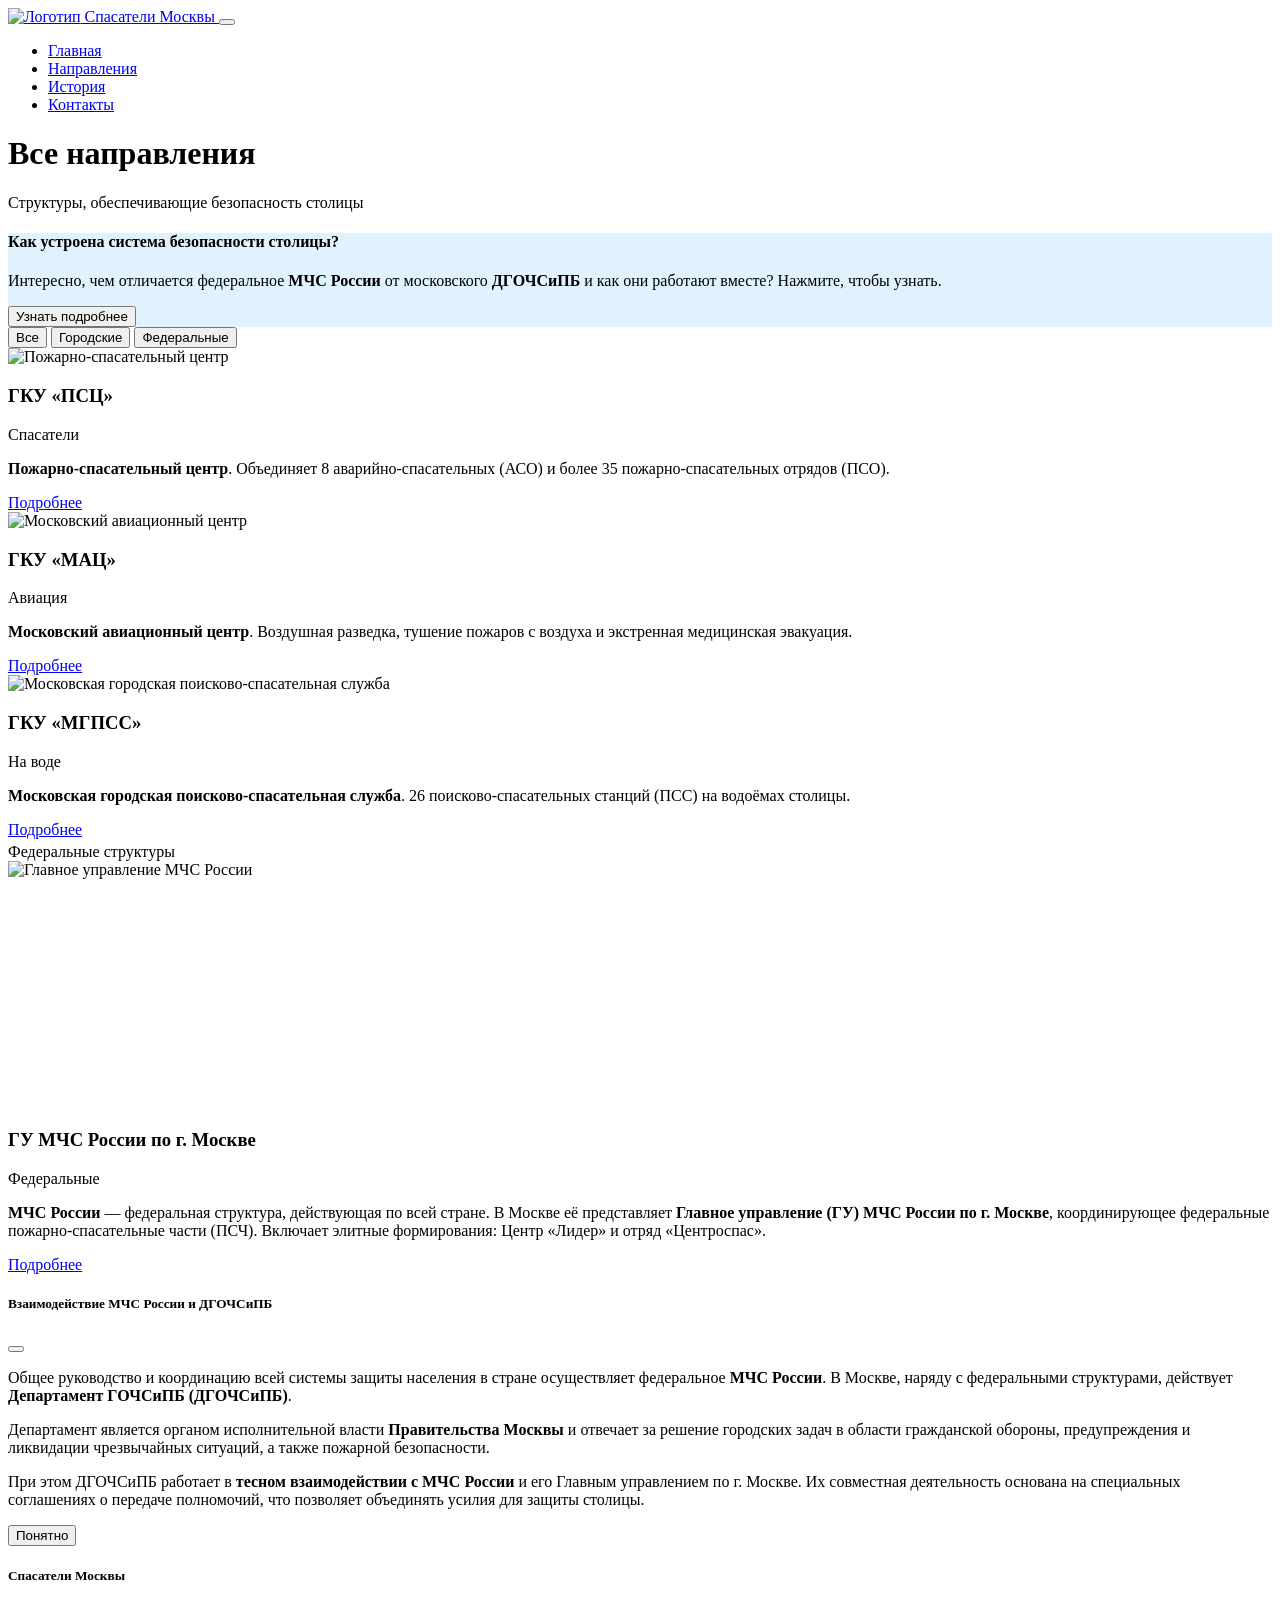
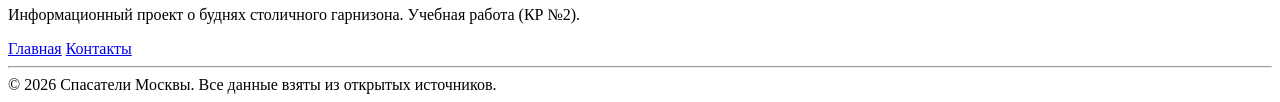
==== catalog.html @ 441942c5 "Add files via upload feat: add main pages and structure" ====
<!DOCTYPE html>
<html lang="ru">
<head>
    <meta charset="UTF-8">
    <meta name="viewport" content="width=device-width, initial-scale=1.0">
    <title>Все направления — Спасатели Москвы</title>
    <link rel="stylesheet" href="vendor/bootstrap/css/bootstrap.min.css">
    <link rel="stylesheet" href="css/custom.css">
</head>
<body class="d-flex flex-column min-vh-100">

    <div class="mchs-top-line"></div>

    <nav class="navbar navbar-expand-lg navbar-dark sticky-top">
        <div class="container">
            <a class="navbar-brand d-flex align-items-center" href="index.html">
                <img src="images/logo.png" alt="Логотип" class="navbar-logo">
                Спасатели Москвы
            </a>
            <button class="navbar-toggler" type="button" data-bs-toggle="collapse" data-bs-target="#mainNavbar">
                <span class="navbar-toggler-icon"></span>
            </button>
            <div class="collapse navbar-collapse" id="mainNavbar">
                <ul class="navbar-nav ms-auto mb-2 mb-lg-0">
                    <li class="nav-item"><a class="nav-link" href="index.html">Главная</a></li>
                    <li class="nav-item"><a class="nav-link active" aria-current="page" href="catalog.html">Направления</a></li>
                    <li class="nav-item"><a class="nav-link" href="history.html">История</a></li>
                    <li class="nav-item"><a class="nav-link" href="contacts.html">Контакты</a></li>
                </ul>
            </div>
        </div>
    </nav>

    <main class="flex-grow-1 py-5">
        <div class="container">
            <div class="text-center mb-5">
                <h1 class="fw-bold" style="color: var(--mchs-blue);">Все направления</h1>
                <p class="text-muted">Структуры, обеспечивающие безопасность столицы</p>
            </div>

            <div class="alert alert-info d-flex flex-column flex-md-row justify-content-between align-items-md-center shadow-sm rounded-4 mb-5 p-4" role="alert" style="border-left: 6px solid var(--mchs-blue); background-color: #e0f2fe;">
                <div class="mb-3 mb-md-0 pe-md-4">
                    <h4 class="alert-heading fw-bold mb-2" style="color: var(--mchs-blue);">Как устроена система безопасности столицы?</h4>
                    <p class="mb-0">Интересно, чем отличается федеральное <strong>МЧС России</strong> от московского <strong>ДГОЧСиПБ</strong> и как они работают вместе? Нажмите, чтобы узнать.</p>
                </div>
                <button type="button" class="btn btn-primary text-nowrap px-4 py-2" data-bs-toggle="modal" data-bs-target="#infoModal">
                    Узнать подробнее
                </button>
            </div>

            <!-- Фильтры -->
            <div class="d-flex justify-content-center gap-2 mb-4 flex-wrap">
                <button class="btn btn-outline-primary active" onclick="filterCards('all', this)">Все</button>
                <button class="btn btn-outline-primary" onclick="filterCards('city', this)">Городские</button>
                <button class="btn btn-outline-primary" onclick="filterCards('federal', this)">Федеральные</button>
            </div>

            <!-- БЛОК 1: Городские структуры -->
            <div class="row g-4 mb-5 justify-content-center">
                
                <!-- 1. ГКУ ПСЦ -->
                <div class="col-12 col-md-6 col-lg-4 catalog-card" data-category="city">
                    <div class="card h-100">
                        <div class="card-img-wrapper">
                            <img src="images/cat1.jpg" alt="Пожарно-спасательный центр">
                        </div>
                        <div class="card-body p-4 d-flex flex-column">
                            <div class="d-flex justify-content-between align-items-start mb-3">
                                <h3 class="card-title h5 fw-bold mb-0" style="color: var(--mchs-blue);">ГКУ «ПСЦ»</h3>
                                <span class="badge rounded-pill bg-danger px-3 py-2">Спасатели</span>
                            </div>
                            <p class="card-text text-muted flex-grow-1"><strong>Пожарно-спасательный центр</strong>. Объединяет 8 аварийно-спасательных (АСО) и более 35 пожарно-спасательных отрядов (ПСО).</p>
                            <!-- Ссылка на psc.html -->
                            <a href="psc.html" class="btn btn-primary mt-3">Подробнее</a>
                        </div>
                    </div>
                </div>

                <!-- 2. ГКУ МАЦ -->
                <div class="col-12 col-md-6 col-lg-4 catalog-card" data-category="city">
                    <div class="card h-100">
                        <div class="card-img-wrapper">
                            <img src="images/cat2.jpg" alt="Московский авиационный центр">
                        </div>
                        <div class="card-body p-4 d-flex flex-column">
                            <div class="d-flex justify-content-between align-items-start mb-3">
                                <h3 class="card-title h5 fw-bold mb-0" style="color: var(--mchs-blue);">ГКУ «МАЦ»</h3>
                                <span class="badge rounded-pill bg-info text-dark px-3 py-2">Авиация</span>
                            </div>
                            <p class="card-text text-muted flex-grow-1"><strong>Московский авиационный центр</strong>. Воздушная разведка, тушение пожаров с воздуха и экстренная медицинская эвакуация.</p>
                            <!-- Ссылка на mac.html -->
                            <a href="mac.html" class="btn btn-primary mt-3">Подробнее</a>
                        </div>
                    </div>
                </div>

                <!-- 3. ГКУ МГПСС -->
                <div class="col-12 col-md-6 col-lg-4 catalog-card" data-category="city">
                    <div class="card h-100">
                        <div class="card-img-wrapper">
                            <img src="images/cat3.jpg" alt="Московская городская поисково-спасательная служба">
                        </div>
                        <div class="card-body p-4 d-flex flex-column">
                            <div class="d-flex justify-content-between align-items-start mb-3">
                                <h3 class="card-title h5 fw-bold mb-0" style="color: var(--mchs-blue);">ГКУ «МГПСС»</h3>
                                <span class="badge rounded-pill bg-success px-3 py-2">На воде</span>
                            </div>
                            <p class="card-text text-muted flex-grow-1"><strong>Московская городская поисково-спасательная служба</strong>. 26 поисково-спасательных станций (ПСС) на водоёмах столицы.</p>
                            <!-- Ссылка на mgpss.html -->
                            <a href="mgpss.html" class="btn btn-primary mt-3">Подробнее</a>
                        </div>
                    </div>
                </div>
            </div>

            <!-- РАЗДЕЛИТЕЛЬНАЯ ЛИНИЯ -->
            <div class="position-relative my-5">
                <hr style="border: 0; height: 4px; background: linear-gradient(to right, var(--mchs-orange) 0%, var(--mchs-blue) 50%, var(--mchs-orange) 100%); opacity: 0.8; border-radius: 4px; margin: 0;">
                <div class="position-absolute top-50 start-50 translate-middle bg-light px-3">
                    <span class="text-muted fw-bold text-uppercase small">Федеральные структуры</span>
                </div>
            </div>

            <!-- БЛОК 2: Федеральные структуры -->
            <div class="row justify-content-center mb-5" id="mchs">
                <div class="col-12 col-lg-8 catalog-card" data-category="federal">
                    <div class="card h-100">
                        <div class="card-img-wrapper" style="height: 250px;">
                            <img src="images/cat4.jpg" alt="Главное управление МЧС России">
                        </div>
                        <div class="card-body p-4 d-flex flex-column">
                            <div class="d-flex justify-content-between align-items-start mb-3">
                                <h3 class="card-title h4 fw-bold mb-0" style="color: var(--mchs-blue);">ГУ МЧС России по г. Москве</h3>
                                <span class="badge rounded-pill bg-warning text-dark px-3 py-2">Федеральные</span>
                            </div>
                            <p class="card-text text-muted flex-grow-1"><strong>МЧС России</strong> — федеральная структура, действующая по всей стране. В Москве её представляет <strong>Главное управление (ГУ) МЧС России по г. Москве</strong>, координирующее федеральные пожарно-спасательные части (ПСЧ). Включает элитные формирования: Центр «Лидер» и отряд «Центроспас».</p>
                            <!-- Ссылка на product.html (страница МЧС) -->
                            <a href="product.html" class="btn btn-primary mt-3">Подробнее</a>
                        </div>
                    </div>
                </div>
            </div>
        </div>
    </main>

    <!-- Модальное окно -->
    <div class="modal fade" id="infoModal" tabindex="-1" aria-labelledby="infoModalLabel" aria-hidden="true">
        <div class="modal-dialog modal-lg modal-dialog-centered modal-dialog-scrollable">
            <div class="modal-content border-0 shadow-lg" style="border-radius: 20px;">
                <div class="modal-header text-white" style="background-color: var(--mchs-blue); border-top-left-radius: 20px; border-top-right-radius: 20px;">
                    <h5 class="modal-title fw-bold" id="infoModalLabel">Взаимодействие МЧС России и ДГОЧСиПБ</h5>
                    <button type="button" class="btn-close btn-close-white" data-bs-dismiss="modal" aria-label="Закрыть"></button>
                </div>
                <div class="modal-body p-4">
                    <p>Общее руководство и координацию всей системы защиты населения в стране осуществляет федеральное <strong>МЧС России</strong>. В Москве, наряду с федеральными структурами, действует <strong>Департамент ГОЧСиПБ (ДГОЧСиПБ)</strong>.</p>
                    <p>Департамент является органом исполнительной власти <strong>Правительства Москвы</strong> и отвечает за решение городских задач в области гражданской обороны, предупреждения и ликвидации чрезвычайных ситуаций, а также пожарной безопасности.</p>
                    <p class="mb-0">При этом ДГОЧСиПБ работает в <strong>тесном взаимодействии с МЧС России</strong> и его Главным управлением по г. Москве. Их совместная деятельность основана на специальных соглашениях о передаче полномочий, что позволяет объединять усилия для защиты столицы.</p>
                </div>
                <div class="modal-footer bg-light" style="border-bottom-left-radius: 20px; border-bottom-right-radius: 20px;">
                    <button type="button" class="btn btn-primary" data-bs-dismiss="modal">Понятно</button>
                </div>
            </div>
        </div>
    </div>

    <footer class="mt-auto">
        <div class="container">
            <div class="row align-items-center g-4">
                <div class="col-12 col-md-6">
                    <h5 class="text-white fw-bold mb-2">Спасатели Москвы</h5>
                    <p class="mb-0 small opacity-75">Информационный проект о буднях столичного гарнизона. Учебная работа (КР №2).</p>
                </div>
                <div class="col-12 col-md-6 text-md-end">
                    <a href="index.html" class="me-3">Главная</a>
                    <a href="contacts.html" class="text-warning">Контакты</a>
                </div>
            </div>
            <hr class="border-secondary mt-4">
            <div class="text-center small opacity-50">&copy; 2026 Спасатели Москвы. Все данные взяты из открытых источников.</div>
        </div>
    </footer>

    <script src="vendor/bootstrap/js/bootstrap.bundle.min.js"></script>
    
    <script>
        function filterCards(category, btn) {
            const cards = document.querySelectorAll('.catalog-card');
            cards.forEach(card => {
                if (category === 'all' || card.dataset.category === category) {
                    card.style.display = 'block';
                } else {
                    card.style.display = 'none';
                }
            });
            // Убираем активный класс у всех кнопок фильтра и добавляем на нажатую
            document.querySelectorAll('.d-flex.justify-content-center.gap-2.mb-4 button').forEach(b => {
                b.classList.remove('active');
            });
            btn.classList.add('active');
        }
    </script>
</body>
</html>
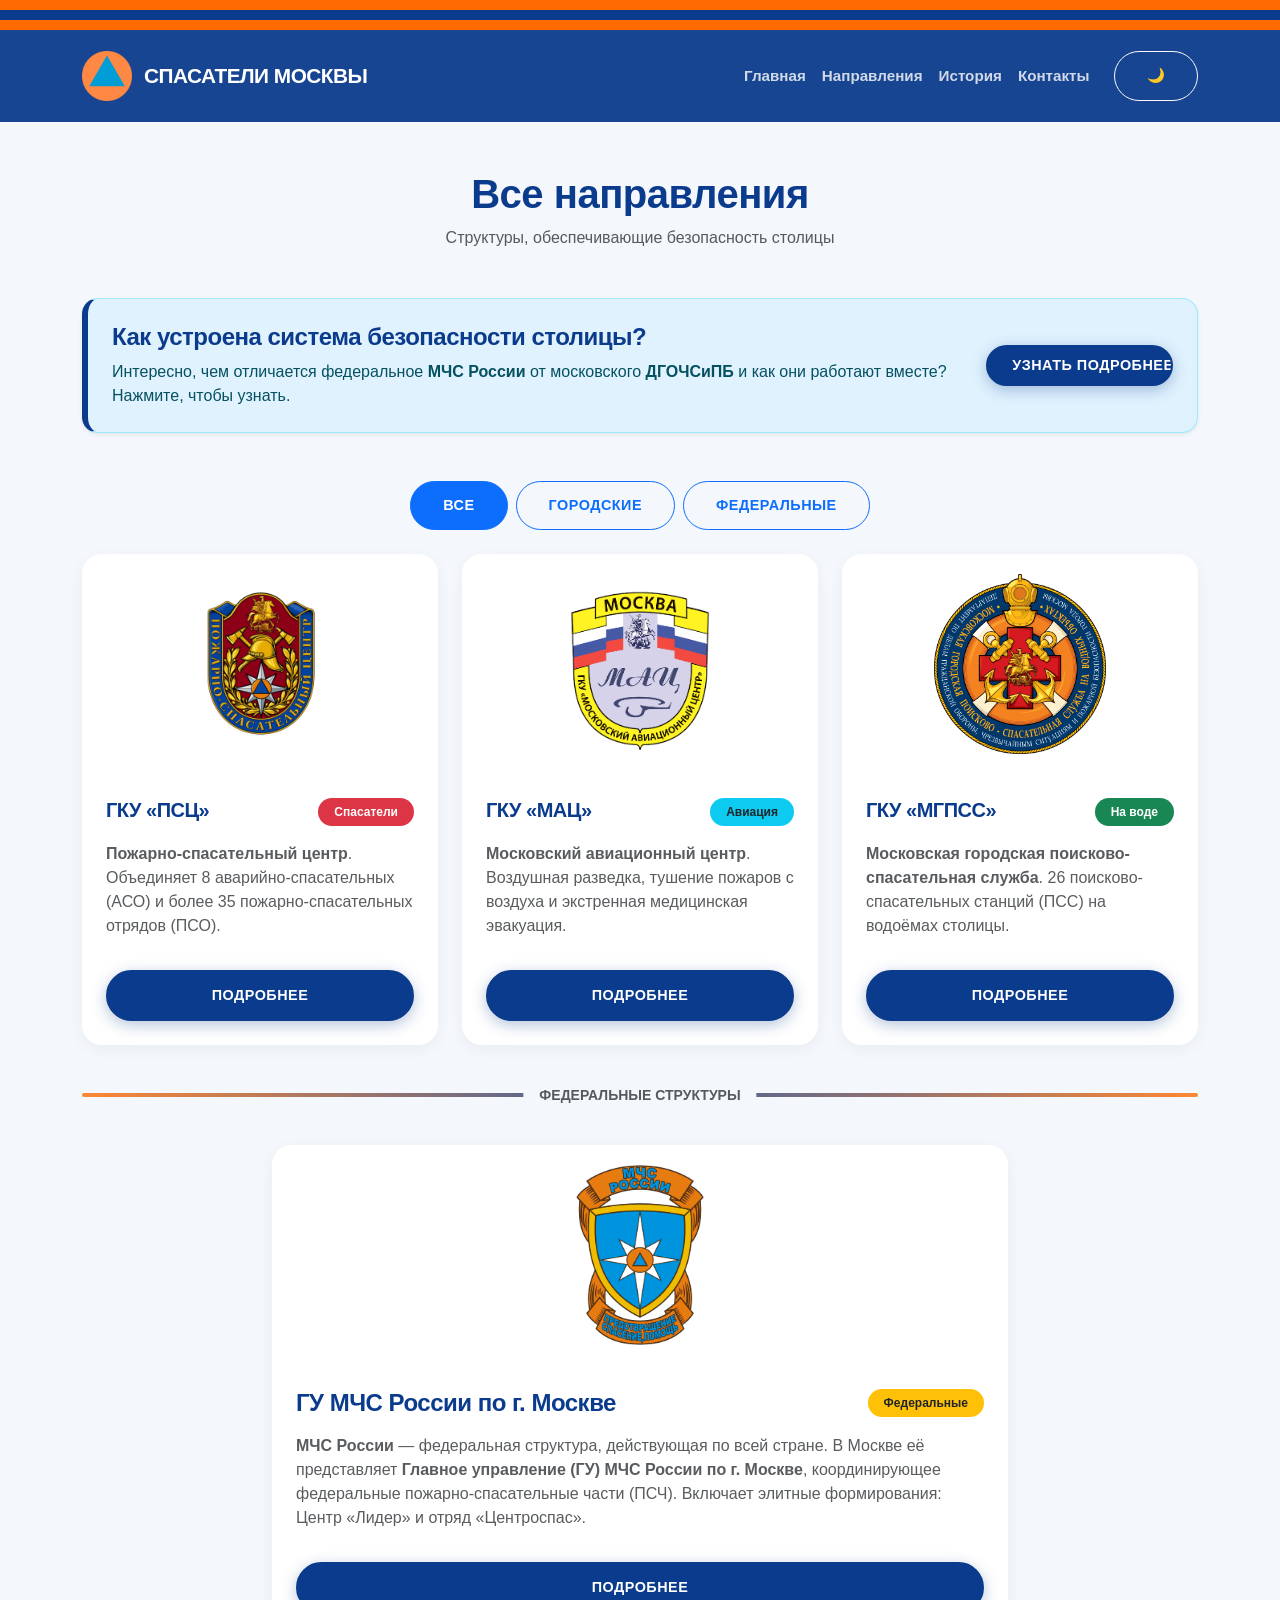
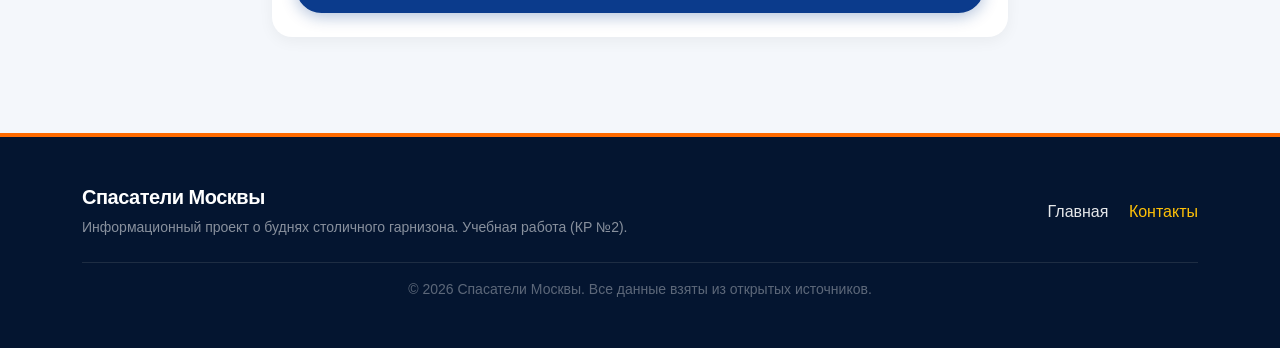
==== commit 7729e77f: "Add files via upload" ====
--- a/catalog.html
+++ b/catalog.html
@@ -27,6 +27,7 @@
                     <li class="nav-item"><a class="nav-link" href="history.html">История</a></li>
                     <li class="nav-item"><a class="nav-link" href="contacts.html">Контакты</a></li>
                 </ul>
+                <button id="themeToggle" class="btn btn-outline-light ms-lg-3 mt-3 mt-lg-0" type="button" title="Сменить тему">🌙</button>
             </div>
         </div>
     </nav>
@@ -48,17 +49,13 @@
                 </button>
             </div>
 
-            <!-- Фильтры -->
             <div class="d-flex justify-content-center gap-2 mb-4 flex-wrap">
                 <button class="btn btn-outline-primary active" onclick="filterCards('all', this)">Все</button>
                 <button class="btn btn-outline-primary" onclick="filterCards('city', this)">Городские</button>
                 <button class="btn btn-outline-primary" onclick="filterCards('federal', this)">Федеральные</button>
             </div>
 
-            <!-- БЛОК 1: Городские структуры -->
             <div class="row g-4 mb-5 justify-content-center">
-                
-                <!-- 1. ГКУ ПСЦ -->
                 <div class="col-12 col-md-6 col-lg-4 catalog-card" data-category="city">
                     <div class="card h-100">
                         <div class="card-img-wrapper">
@@ -70,13 +67,11 @@
                                 <span class="badge rounded-pill bg-danger px-3 py-2">Спасатели</span>
                             </div>
                             <p class="card-text text-muted flex-grow-1"><strong>Пожарно-спасательный центр</strong>. Объединяет 8 аварийно-спасательных (АСО) и более 35 пожарно-спасательных отрядов (ПСО).</p>
-                            <!-- Ссылка на psc.html -->
                             <a href="psc.html" class="btn btn-primary mt-3">Подробнее</a>
                         </div>
                     </div>
                 </div>
 
-                <!-- 2. ГКУ МАЦ -->
                 <div class="col-12 col-md-6 col-lg-4 catalog-card" data-category="city">
                     <div class="card h-100">
                         <div class="card-img-wrapper">
@@ -88,13 +83,11 @@
                                 <span class="badge rounded-pill bg-info text-dark px-3 py-2">Авиация</span>
                             </div>
                             <p class="card-text text-muted flex-grow-1"><strong>Московский авиационный центр</strong>. Воздушная разведка, тушение пожаров с воздуха и экстренная медицинская эвакуация.</p>
-                            <!-- Ссылка на mac.html -->
                             <a href="mac.html" class="btn btn-primary mt-3">Подробнее</a>
                         </div>
                     </div>
                 </div>
 
-                <!-- 3. ГКУ МГПСС -->
                 <div class="col-12 col-md-6 col-lg-4 catalog-card" data-category="city">
                     <div class="card h-100">
                         <div class="card-img-wrapper">
@@ -106,22 +99,19 @@
                                 <span class="badge rounded-pill bg-success px-3 py-2">На воде</span>
                             </div>
                             <p class="card-text text-muted flex-grow-1"><strong>Московская городская поисково-спасательная служба</strong>. 26 поисково-спасательных станций (ПСС) на водоёмах столицы.</p>
-                            <!-- Ссылка на mgpss.html -->
                             <a href="mgpss.html" class="btn btn-primary mt-3">Подробнее</a>
                         </div>
                     </div>
                 </div>
             </div>
 
-            <!-- РАЗДЕЛИТЕЛЬНАЯ ЛИНИЯ -->
             <div class="position-relative my-5">
                 <hr style="border: 0; height: 4px; background: linear-gradient(to right, var(--mchs-orange) 0%, var(--mchs-blue) 50%, var(--mchs-orange) 100%); opacity: 0.8; border-radius: 4px; margin: 0;">
-                <div class="position-absolute top-50 start-50 translate-middle bg-light px-3">
+                <div class="position-absolute top-50 start-50 translate-middle bg-light px-3" style="background-color: var(--mchs-light) !important;">
                     <span class="text-muted fw-bold text-uppercase small">Федеральные структуры</span>
                 </div>
             </div>
 
-            <!-- БЛОК 2: Федеральные структуры -->
             <div class="row justify-content-center mb-5" id="mchs">
                 <div class="col-12 col-lg-8 catalog-card" data-category="federal">
                     <div class="card h-100">
@@ -134,7 +124,6 @@
                                 <span class="badge rounded-pill bg-warning text-dark px-3 py-2">Федеральные</span>
                             </div>
                             <p class="card-text text-muted flex-grow-1"><strong>МЧС России</strong> — федеральная структура, действующая по всей стране. В Москве её представляет <strong>Главное управление (ГУ) МЧС России по г. Москве</strong>, координирующее федеральные пожарно-спасательные части (ПСЧ). Включает элитные формирования: Центр «Лидер» и отряд «Центроспас».</p>
-                            <!-- Ссылка на product.html (страница МЧС) -->
                             <a href="product.html" class="btn btn-primary mt-3">Подробнее</a>
                         </div>
                     </div>
@@ -143,7 +132,6 @@
         </div>
     </main>
 
-    <!-- Модальное окно -->
     <div class="modal fade" id="infoModal" tabindex="-1" aria-labelledby="infoModalLabel" aria-hidden="true">
         <div class="modal-dialog modal-lg modal-dialog-centered modal-dialog-scrollable">
             <div class="modal-content border-0 shadow-lg" style="border-radius: 20px;">
@@ -181,7 +169,6 @@
     </footer>
 
     <script src="vendor/bootstrap/js/bootstrap.bundle.min.js"></script>
-    
     <script>
         function filterCards(category, btn) {
             const cards = document.querySelectorAll('.catalog-card');
@@ -192,12 +179,31 @@
                     card.style.display = 'none';
                 }
             });
-            // Убираем активный класс у всех кнопок фильтра и добавляем на нажатую
             document.querySelectorAll('.d-flex.justify-content-center.gap-2.mb-4 button').forEach(b => {
                 b.classList.remove('active');
             });
             btn.classList.add('active');
         }
+
+        document.addEventListener('DOMContentLoaded', () => {
+            const themeToggleBtn = document.getElementById('themeToggle');
+            const htmlElement = document.documentElement;
+            const savedTheme = localStorage.getItem('theme') || 'light';
+            htmlElement.setAttribute('data-bs-theme', savedTheme);
+            updateIcon(savedTheme);
+
+            themeToggleBtn.addEventListener('click', () => {
+                const currentTheme = htmlElement.getAttribute('data-bs-theme');
+                const newTheme = currentTheme === 'light' ? 'dark' : 'light';
+                htmlElement.setAttribute('data-bs-theme', newTheme);
+                localStorage.setItem('theme', newTheme);
+                updateIcon(newTheme);
+            });
+
+            function updateIcon(theme) {
+                themeToggleBtn.textContent = theme === 'dark' ? '☀️' : '🌙';
+            }
+        });
     </script>
 </body>
 </html>
--- a/css/custom.css
+++ b/css/custom.css
@@ -0,0 +1,400 @@
+/* --- Переменные и фирменная палитра МЧС --- */
+:root {
+    --mchs-orange: #FF6B00;
+    --mchs-blue: #0B3B8C;
+    --mchs-light: #F4F7FB;
+    --mchs-white: #ffffff;
+    --text-muted: #6c757d;
+    --bs-primary: var(--mchs-blue);
+    --font-heading: 'Montserrat', sans-serif;
+    --font-body: 'Inter', sans-serif;
+}
+
+/* =========================================
+   1. БАЗОВЫЕ СТИЛИ
+   ========================================= */
+body {
+    min-height: 100vh;
+    background-color: var(--mchs-light);
+    font-family: var(--font-body);
+    color: #333;
+    display: flex;
+    flex-direction: column;
+    overflow-x: hidden;
+}
+
+h1, h2, h3, h4, h5, h6, .navbar-brand, .stat-number, .structure-num {
+    font-family: var(--font-heading);
+    letter-spacing: -0.5px;
+}
+
+/* --- ВЕРХНЯЯ ПОЛОСА (Флаг) --- */
+.mchs-top-line {
+    height: 30px; 
+    width: 100%;
+    background: linear-gradient(
+        to bottom,
+        var(--mchs-orange) 0%, var(--mchs-orange) 33.33%,
+        var(--mchs-blue) 33.33%, var(--mchs-blue) 66.66%,
+        var(--mchs-orange) 66.66%, var(--mchs-orange) 100%
+    );
+}
+
+/* =========================================
+   2. ЛОГОТИП И НАВИГАЦИЯ
+   ========================================= */
+.navbar-logo {
+    height: 50px !important; 
+    width: auto !important;
+    max-width: 150px !important;
+    object-fit: contain !important;
+    margin-right: 12px;
+    display: inline-block;
+    vertical-align: middle;
+}
+
+@media (max-width: 576px) {
+    .navbar-logo {
+        height: 35px !important;
+        max-width: 100px !important;
+    }
+}
+
+.navbar {
+    background-color: rgba(11, 59, 140, 0.95) !important;
+    backdrop-filter: blur(10px);
+    padding: 1rem 0;
+}
+
+.navbar-brand {
+    font-weight: 800;
+    text-transform: uppercase;
+    font-size: 1.3rem;
+    color: #fff !important;
+    display: flex;
+    align-items: center;
+}
+
+.navbar-dark .navbar-nav .nav-link {
+    font-family: var(--font-heading);
+    font-weight: 600;
+    font-size: 0.95rem;
+    color: rgba(255,255,255,0.8) !important;
+    transition: color 0.3s ease;
+}
+
+.navbar-dark .navbar-nav .nav-link:hover,
+.navbar-dark .navbar-nav .nav-item.active .nav-link {
+    color: var(--mchs-orange) !important;
+}
+
+/* =========================================
+   3. ШАПКА САЙТА (HERO)
+   ========================================= */
+.hero-section {
+    background: linear-gradient(135deg, var(--mchs-blue) 0%, #041530 100%);
+    position: relative;
+    overflow: hidden;
+    color: #fff;
+    padding: 6rem 0;
+}
+
+.hero-text-animate {
+    animation: slideInLeft 1s cubic-bezier(0.25, 0.8, 0.25, 1) forwards;
+    opacity: 0;
+    transform: translateX(-50px);
+}
+@keyframes slideInLeft { to { opacity: 1; transform: translateX(0); } }
+
+.hero-img-animate {
+    animation: slideInRight 1s cubic-bezier(0.25, 0.8, 0.25, 1) forwards;
+    opacity: 0;
+    transform: translateX(50px);
+}
+@keyframes slideInRight { to { opacity: 1; transform: translateX(0); } }
+
+.hero-text-animate h1 {
+    font-weight: 900;
+    text-shadow: 2px 2px 0px var(--mchs-orange), 4px 4px 15px rgba(0,0,0,0.5);
+    line-height: 1.15;
+    text-transform: uppercase;
+    letter-spacing: -1px;
+}
+
+.hero-img {
+    width: 100% !important;
+    height: 400px !important;
+    object-fit: cover !important;
+    border-radius: 20px !important;
+    box-shadow: 0 20px 40px rgba(0,0,0,0.5) !important;
+    border: 4px solid rgba(255,255,255,0.1) !important;
+    display: block !important;
+}
+
+@media (max-width: 992px) {
+    .hero-img { height: 300px !important; margin-top: 30px; }
+    .hero-text-animate h1 { font-size: 2.5rem; }
+}
+
+/* =========================================
+   4. ЗАГОЛОВКИ РАЗДЕЛОВ (ПОДЧЕРКИВАНИЕ)
+   ========================================= */
+h2.fw-bold {
+    position: relative;
+    display: inline-block;
+    padding-bottom: 15px;
+    margin-bottom: 25px;
+    font-weight: 800;
+    color: var(--mchs-blue);
+}
+
+h2.fw-bold::after {
+    content: '';
+    position: absolute;
+    bottom: 0;
+    left: 0;
+    width: 100%;
+    height: 9px;
+    border-radius: 4px;
+    background: linear-gradient(
+        to bottom,
+        var(--mchs-orange) 0%, var(--mchs-orange) 33.33%,
+        var(--mchs-blue) 33.33%, var(--mchs-blue) 66.66%,
+        var(--mchs-orange) 66.66%, var(--mchs-orange) 100%
+    );
+}
+
+.text-center h2.fw-bold::after {
+    left: 50%;
+    transform: translateX(-50%);
+    width: 100%;
+}
+
+/* =========================================
+   5. КАРТОЧКИ (ЭМБЛЕМЫ)
+   ========================================= */
+.card {
+    border: none !important;
+    border-radius: 20px !important;
+    transition: transform 0.3s ease, box-shadow 0.3s ease !important;
+    background: var(--mchs-white) !important;
+    box-shadow: 0 4px 15px rgba(0,0,0,0.05) !important;
+    overflow: hidden !important;
+}
+
+.card:hover {
+    transform: translateY(-8px) !important;
+    box-shadow: 0 15px 30px rgba(0,0,0,0.15) !important;
+}
+
+.card-title { font-weight: 800; }
+
+.card-img-wrapper {
+    overflow: hidden !important;
+    height: 220px !important;
+    width: 100% !important;
+    position: relative !important;
+    background-color: var(--mchs-white) !important;
+    padding: 20px !important;
+    display: flex !important;
+    align-items: center !important;
+    justify-content: center !important;
+}
+
+.card-img-wrapper img {
+    max-width: 100% !important;
+    max-height: 100% !important;
+    width: auto !important;
+    height: auto !important;
+    object-fit: contain !important;
+    display: block !important;
+    transition: transform 0.5s ease !important;
+}
+
+.card:hover .card-img-wrapper img { transform: scale(1.1) !important; }
+
+/* =========================================
+   6. КНОПКИ
+   ========================================= */
+.btn {
+    border-radius: 50px !important;
+    font-family: var(--font-heading);
+    font-weight: 700;
+    letter-spacing: 0.5px;
+    padding: 0.8rem 2rem;
+    transition: all 0.3s ease;
+    position: relative;
+    overflow: hidden;
+    z-index: 1;
+    text-transform: uppercase;
+    font-size: 0.9rem;
+}
+
+.btn-orange {
+    background-color: var(--mchs-orange) !important;
+    color: #fff !important;
+    border: 2px solid var(--mchs-orange) !important;
+    box-shadow: 0 4px 15px rgba(255, 107, 0, 0.4) !important;
+}
+.btn-orange::before {
+    content: '';
+    position: absolute;
+    top: 0; left: 0; width: 0; height: 100%;
+    background-color: var(--mchs-blue);
+    transition: width 0.4s ease;
+    z-index: -1;
+    border-radius: 50px;
+}
+.btn-orange:hover {
+    color: #fff !important;
+    border-color: var(--mchs-blue) !important;
+    transform: translateY(-3px);
+    box-shadow: 0 8px 25px rgba(11, 59, 140, 0.4) !important;
+}
+.btn-orange:hover::before { width: 100%; }
+
+.btn-primary {
+    background-color: var(--mchs-blue) !important;
+    color: #fff !important;
+    border: 2px solid var(--mchs-blue) !important;
+    box-shadow: 0 4px 15px rgba(11, 59, 140, 0.3) !important;
+}
+.btn-primary::before {
+    content: '';
+    position: absolute;
+    top: 0; left: 0; width: 0; height: 100%;
+    background-color: var(--mchs-orange);
+    transition: width 0.4s ease;
+    z-index: -1;
+    border-radius: 50px;
+}
+.btn-primary:hover {
+    color: #fff !important;
+    border-color: var(--mchs-orange) !important;
+    transform: translateY(-3px);
+    box-shadow: 0 8px 25px rgba(255, 107, 0, 0.4) !important;
+}
+.btn-primary:hover::before { width: 100%; }
+
+/* =========================================
+   7. СТАТИСТИКА И СТРУКТУРА
+   ========================================= */
+.stat-box {
+    background: var(--mchs-white);
+    border-radius: 20px;
+    padding: 2rem 1.5rem;
+    box-shadow: 0 4px 15px rgba(0,0,0,0.03);
+    border-bottom: 4px solid var(--mchs-orange);
+    transition: transform 0.3s ease;
+    height: 100%;
+}
+.stat-box:hover { transform: translateY(-5px); }
+
+.stat-number {
+    font-size: 2.2rem;
+    font-weight: 900;
+    line-height: 1.2;
+    margin-bottom: 0.5rem;
+    padding-top: 5px;
+}
+
+.stat-label {
+    font-family: var(--font-body);
+    font-size: 0.9rem;
+    font-weight: 600;
+    text-transform: uppercase;
+    color: var(--text-muted);
+    letter-spacing: 0.5px;
+}
+
+.structure-card {
+    background: var(--mchs-white);
+    border-radius: 20px;
+    padding: 2rem;
+    height: 100%;
+    box-shadow: 0 4px 10px rgba(0,0,0,0.05);
+    border-left: 6px solid var(--mchs-blue);
+    transition: all 0.3s ease;
+}
+.structure-card:hover {
+    border-left-color: var(--mchs-orange);
+    transform: translateX(5px);
+    box-shadow: 0 8px 20px rgba(0,0,0,0.1);
+}
+.structure-title {
+    font-weight: 800;
+    color: var(--mchs-blue);
+    margin-bottom: 1.5rem;
+    font-size: 1.3rem;
+}
+.structure-item {
+    display: flex;
+    align-items: center;
+    margin-bottom: 1rem;
+}
+.structure-num {
+    font-size: 2.2rem;
+    font-weight: 900;
+    color: var(--mchs-orange);
+    line-height: 1;
+    min-width: 60px;
+    margin-right: 15px;
+}
+.structure-desc {
+    font-family: var(--font-body);
+    font-weight: 600;
+    color: #444;
+    line-height: 1.2;
+}
+.structure-sub {
+    font-size: 0.85rem;
+    color: var(--text-muted);
+    display: block;
+    font-weight: 400;
+}
+
+/* =========================================
+   8. ФУТЕР
+   ========================================= */
+footer {
+    background-color: #041530 !important;
+    color: rgba(255,255,255,0.7);
+    padding: 3rem 0;
+    border-top: 4px solid var(--mchs-orange);
+}
+footer a {
+    color: rgba(255,255,255,0.9);
+    text-decoration: none;
+    transition: color 0.3s ease;
+}
+footer a:hover { color: var(--mchs-orange); }
+
+/* =========================================
+   9. ТЕМНАЯ ТЕМА (Адаптация)
+   ========================================= */
+[data-bs-theme="dark"] {
+    --mchs-light: #121212;
+    --mchs-white: #1e1e1e;
+    --bs-body-color: #e0e0e0;
+}
+
+[data-bs-theme="dark"] body {
+    color: #e0e0e0;
+}
+
+[data-bs-theme="dark"] .stat-box,
+[data-bs-theme="dark"] .structure-card,
+[data-bs-theme="dark"] .card,
+[data-bs-theme="dark"] .tab-content,
+[data-bs-theme="dark"] .accordion-item {
+    background-color: var(--mchs-white) !important;
+    color: #e0e0e0;
+}
+
+[data-bs-theme="dark"] .text-muted { color: #a0a0a0 !important; }
+[data-bs-theme="dark"] .breadcrumb-item a { color: #66b2ff !important; }
+[data-bs-theme="dark"] .structure-title,
+[data-bs-theme="dark"] .card-title { color: #ffffff !important; }
+[data-bs-theme="dark"] .structure-desc { color: #cccccc; }
+[data-bs-theme="dark"] .bg-white { background-color: var(--mchs-white) !important; }
+[data-bs-theme="dark"] .bg-light { background-color: #121212 !important; }
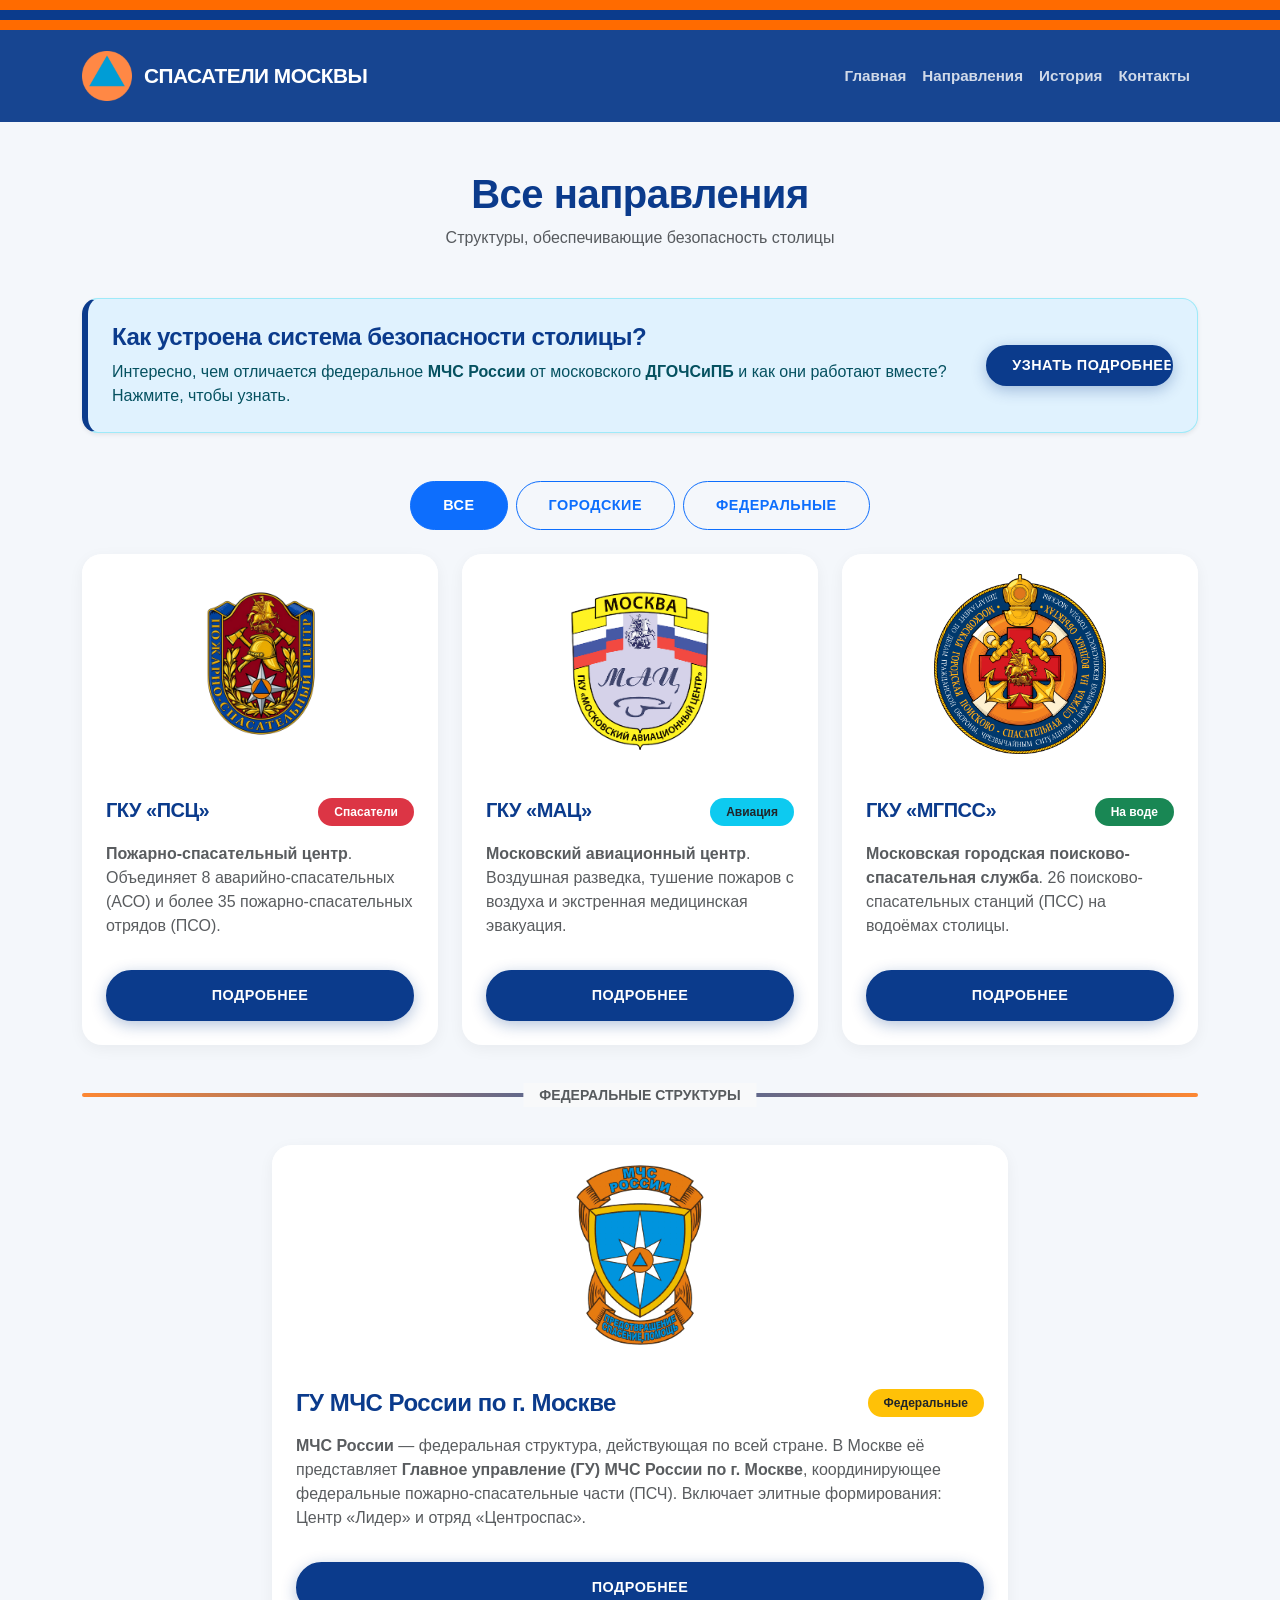
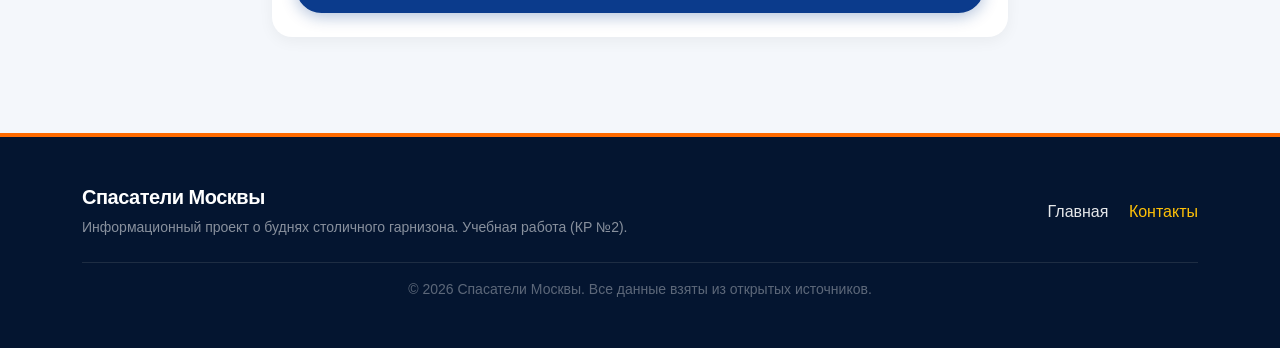
==== commit fbffdae2: "Add files via upload" ====
--- a/catalog.html
+++ b/catalog.html
@@ -27,7 +27,6 @@
                     <li class="nav-item"><a class="nav-link" href="history.html">История</a></li>
                     <li class="nav-item"><a class="nav-link" href="contacts.html">Контакты</a></li>
                 </ul>
-                <button id="themeToggle" class="btn btn-outline-light ms-lg-3 mt-3 mt-lg-0" type="button" title="Сменить тему">🌙</button>
             </div>
         </div>
     </nav>
@@ -107,7 +106,7 @@
 
             <div class="position-relative my-5">
                 <hr style="border: 0; height: 4px; background: linear-gradient(to right, var(--mchs-orange) 0%, var(--mchs-blue) 50%, var(--mchs-orange) 100%); opacity: 0.8; border-radius: 4px; margin: 0;">
-                <div class="position-absolute top-50 start-50 translate-middle bg-light px-3" style="background-color: var(--mchs-light) !important;">
+                <div class="position-absolute top-50 start-50 translate-middle bg-light px-3">
                     <span class="text-muted fw-bold text-uppercase small">Федеральные структуры</span>
                 </div>
             </div>
@@ -184,26 +183,6 @@
             });
             btn.classList.add('active');
         }
-
-        document.addEventListener('DOMContentLoaded', () => {
-            const themeToggleBtn = document.getElementById('themeToggle');
-            const htmlElement = document.documentElement;
-            const savedTheme = localStorage.getItem('theme') || 'light';
-            htmlElement.setAttribute('data-bs-theme', savedTheme);
-            updateIcon(savedTheme);
-
-            themeToggleBtn.addEventListener('click', () => {
-                const currentTheme = htmlElement.getAttribute('data-bs-theme');
-                const newTheme = currentTheme === 'light' ? 'dark' : 'light';
-                htmlElement.setAttribute('data-bs-theme', newTheme);
-                localStorage.setItem('theme', newTheme);
-                updateIcon(newTheme);
-            });
-
-            function updateIcon(theme) {
-                themeToggleBtn.textContent = theme === 'dark' ? '☀️' : '🌙';
-            }
-        });
     </script>
 </body>
 </html>
--- a/css/custom.css
+++ b/css/custom.css
@@ -367,34 +367,4 @@
     text-decoration: none;
     transition: color 0.3s ease;
 }
-footer a:hover { color: var(--mchs-orange); }
-
-/* =========================================
-   9. ТЕМНАЯ ТЕМА (Адаптация)
-   ========================================= */
-[data-bs-theme="dark"] {
-    --mchs-light: #121212;
-    --mchs-white: #1e1e1e;
-    --bs-body-color: #e0e0e0;
-}
-
-[data-bs-theme="dark"] body {
-    color: #e0e0e0;
-}
-
-[data-bs-theme="dark"] .stat-box,
-[data-bs-theme="dark"] .structure-card,
-[data-bs-theme="dark"] .card,
-[data-bs-theme="dark"] .tab-content,
-[data-bs-theme="dark"] .accordion-item {
-    background-color: var(--mchs-white) !important;
-    color: #e0e0e0;
-}
-
-[data-bs-theme="dark"] .text-muted { color: #a0a0a0 !important; }
-[data-bs-theme="dark"] .breadcrumb-item a { color: #66b2ff !important; }
-[data-bs-theme="dark"] .structure-title,
-[data-bs-theme="dark"] .card-title { color: #ffffff !important; }
-[data-bs-theme="dark"] .structure-desc { color: #cccccc; }
-[data-bs-theme="dark"] .bg-white { background-color: var(--mchs-white) !important; }
-[data-bs-theme="dark"] .bg-light { background-color: #121212 !important; }
+footer a:hover { color: var(--mchs-orange); }
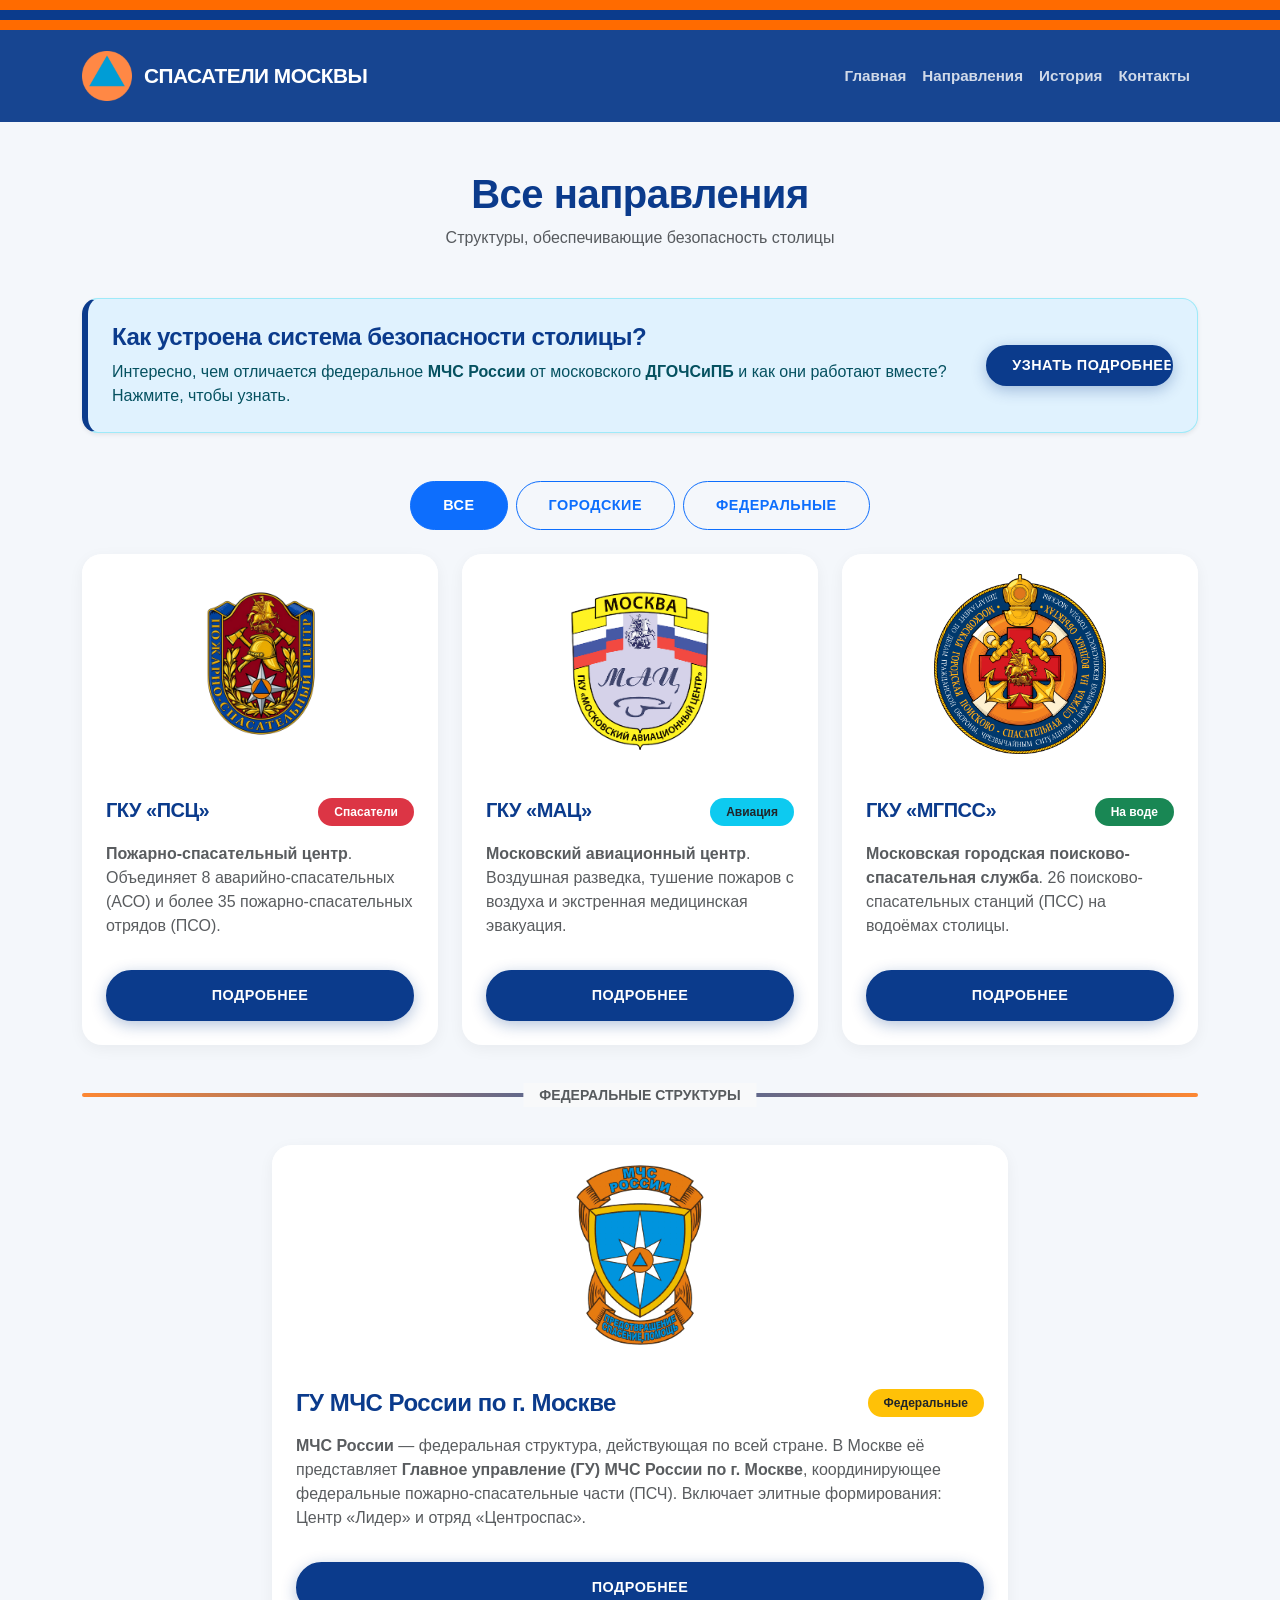
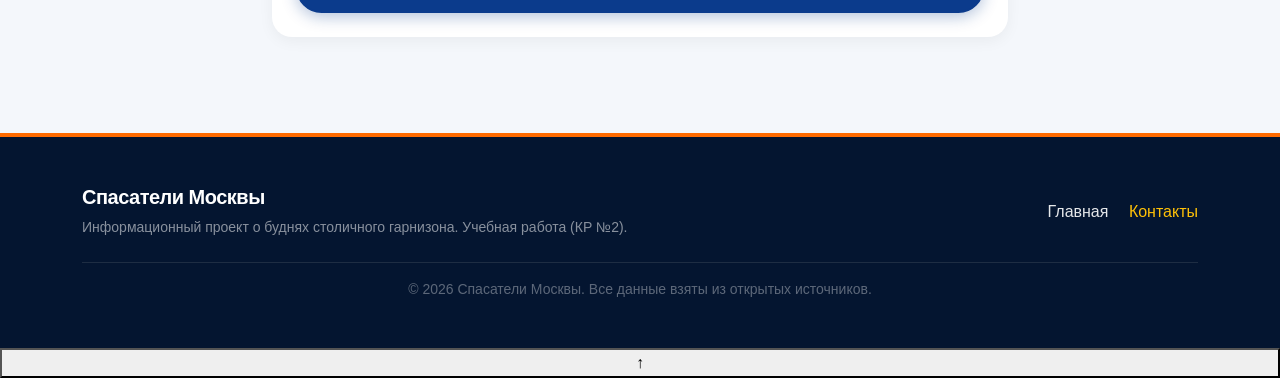
==== commit bc740deb: "Add files via upload" ====
--- a/catalog.html
+++ b/catalog.html
@@ -168,6 +168,7 @@
     </footer>
 
     <script src="vendor/bootstrap/js/bootstrap.bundle.min.js"></script>
+    
     <script>
         function filterCards(category, btn) {
             const cards = document.querySelectorAll('.catalog-card');
@@ -183,6 +184,24 @@
             });
             btn.classList.add('active');
         }
+
+        // ФИШКА 3: Кнопка "Наверх"
+        document.addEventListener('DOMContentLoaded', () => {
+            const backToTopBtn = document.createElement('button');
+            backToTopBtn.innerHTML = '↑';
+            backToTopBtn.className = 'back-to-top';
+            backToTopBtn.title = 'Вернуться наверх';
+            document.body.appendChild(backToTopBtn);
+
+            window.addEventListener('scroll', () => {
+                if (window.scrollY > 400) backToTopBtn.classList.add('show');
+                else backToTopBtn.classList.remove('show');
+            });
+
+            backToTopBtn.addEventListener('click', () => {
+                window.scrollTo({ top: 0, behavior: 'smooth' });
+            });
+        });
     </script>
 </body>
 </html>
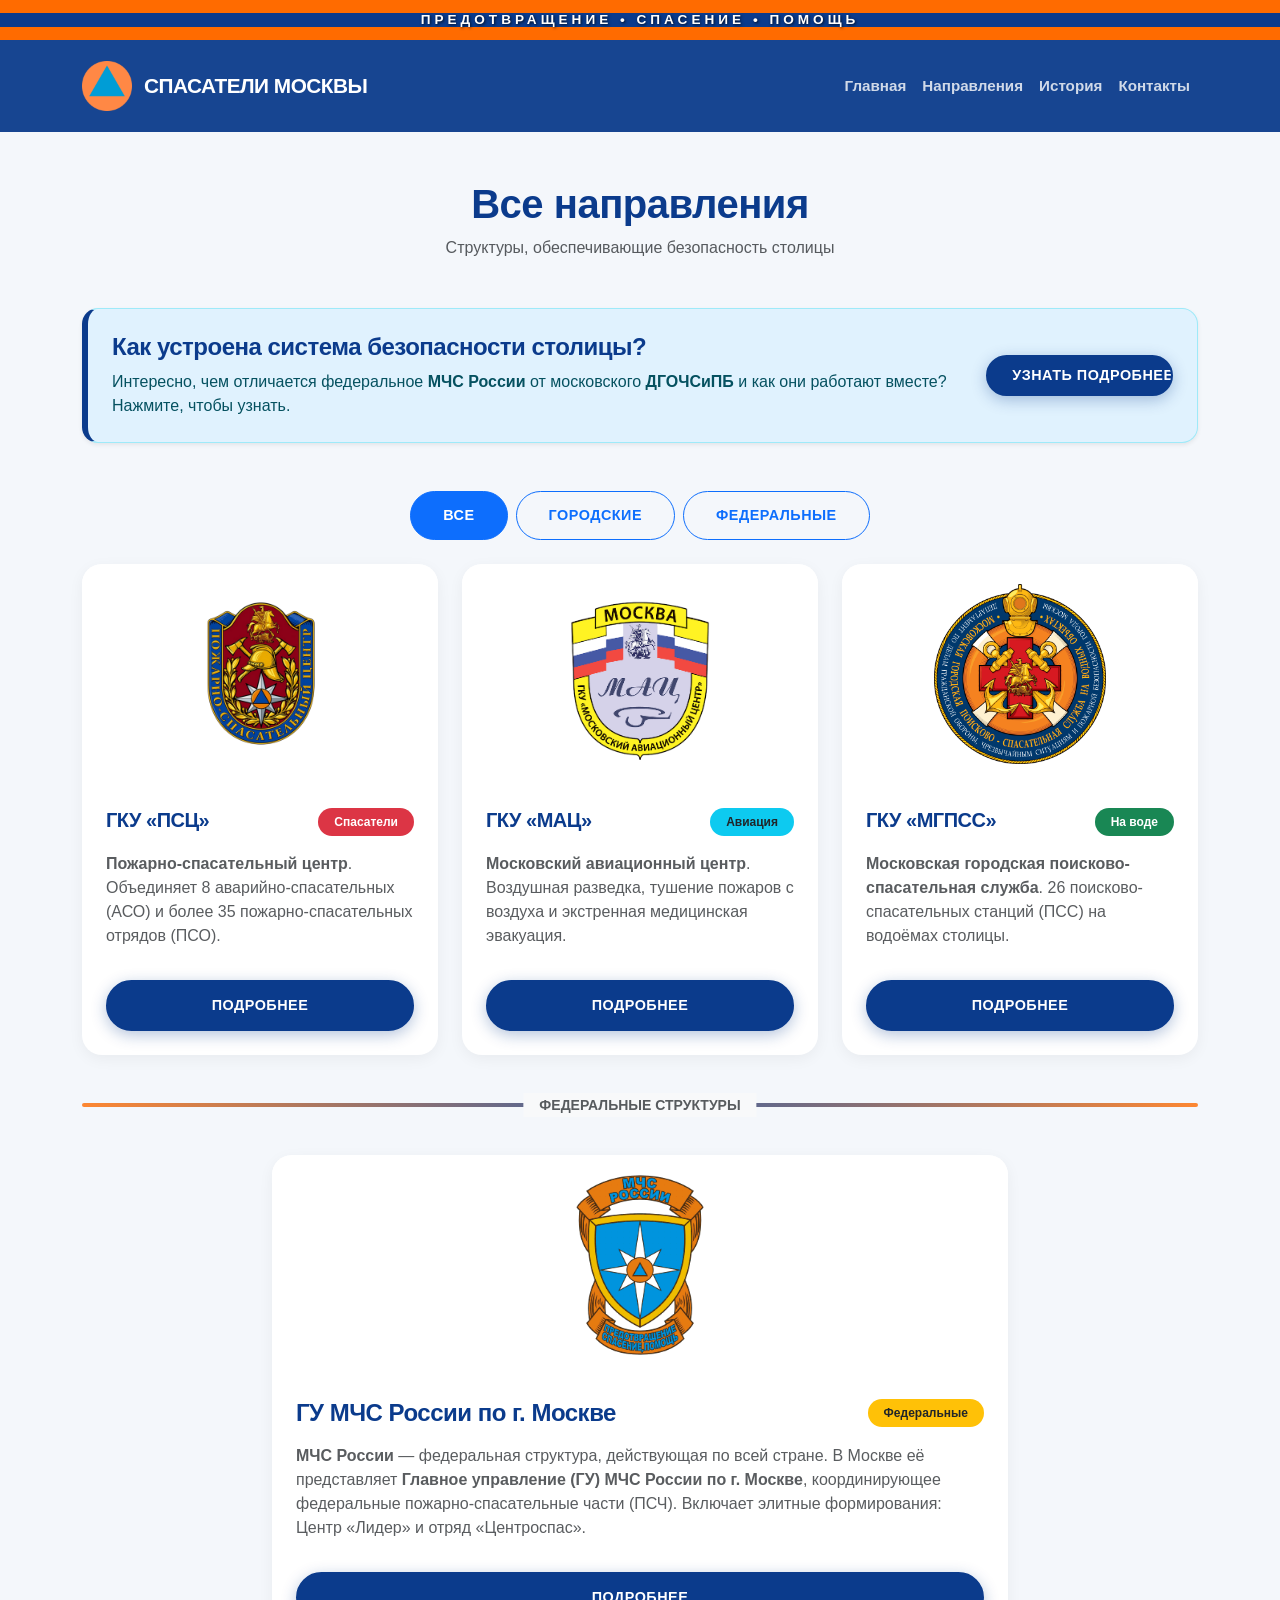
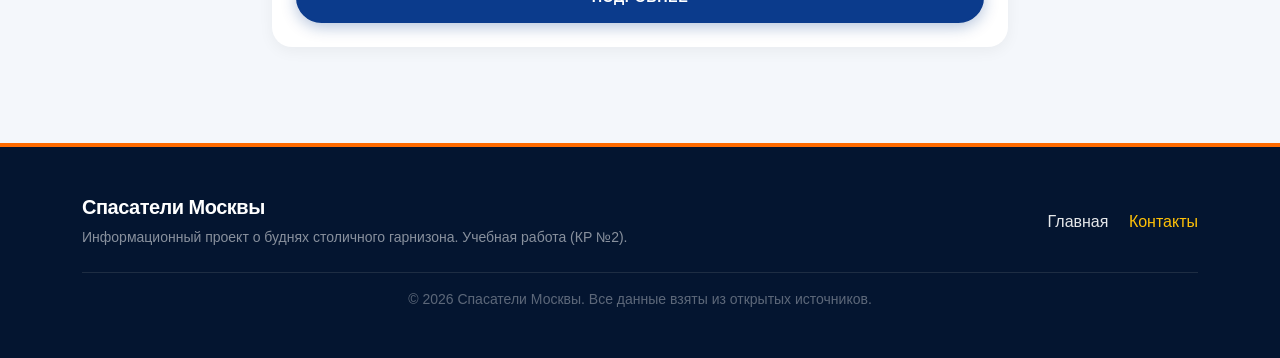
==== commit c0d7c9bf: "Add files via upload" ====
--- a/catalog.html
+++ b/catalog.html
@@ -9,7 +9,11 @@
 </head>
 <body class="d-flex flex-column min-vh-100">
 
-    <div class="mchs-top-line"></div>
+    <!-- Индикатор прокрутки -->
+    <div class="scroll-progress-bar" id="scrollProgress"></div>
+
+    <!-- Верхняя полоса с девизом -->
+    <div class="mchs-top-line">Предотвращение &bull; Спасение &bull; Помощь</div>
 
     <nav class="navbar navbar-expand-lg navbar-dark sticky-top">
         <div class="container">
@@ -33,12 +37,12 @@
 
     <main class="flex-grow-1 py-5">
         <div class="container">
-            <div class="text-center mb-5">
+            <div class="text-center mb-5 reveal">
                 <h1 class="fw-bold" style="color: var(--mchs-blue);">Все направления</h1>
                 <p class="text-muted">Структуры, обеспечивающие безопасность столицы</p>
             </div>
 
-            <div class="alert alert-info d-flex flex-column flex-md-row justify-content-between align-items-md-center shadow-sm rounded-4 mb-5 p-4" role="alert" style="border-left: 6px solid var(--mchs-blue); background-color: #e0f2fe;">
+            <div class="alert alert-info d-flex flex-column flex-md-row justify-content-between align-items-md-center shadow-sm rounded-4 mb-5 p-4 reveal" role="alert" style="border-left: 6px solid var(--mchs-blue); background-color: #e0f2fe;">
                 <div class="mb-3 mb-md-0 pe-md-4">
                     <h4 class="alert-heading fw-bold mb-2" style="color: var(--mchs-blue);">Как устроена система безопасности столицы?</h4>
                     <p class="mb-0">Интересно, чем отличается федеральное <strong>МЧС России</strong> от московского <strong>ДГОЧСиПБ</strong> и как они работают вместе? Нажмите, чтобы узнать.</p>
@@ -48,14 +52,14 @@
                 </button>
             </div>
 
-            <div class="d-flex justify-content-center gap-2 mb-4 flex-wrap">
+            <div class="d-flex justify-content-center gap-2 mb-4 flex-wrap reveal">
                 <button class="btn btn-outline-primary active" onclick="filterCards('all', this)">Все</button>
                 <button class="btn btn-outline-primary" onclick="filterCards('city', this)">Городские</button>
                 <button class="btn btn-outline-primary" onclick="filterCards('federal', this)">Федеральные</button>
             </div>
 
             <div class="row g-4 mb-5 justify-content-center">
-                <div class="col-12 col-md-6 col-lg-4 catalog-card" data-category="city">
+                <div class="col-12 col-md-6 col-lg-4 catalog-card reveal" data-category="city">
                     <div class="card h-100">
                         <div class="card-img-wrapper">
                             <img src="images/cat1.jpg" alt="Пожарно-спасательный центр">
@@ -71,7 +75,7 @@
                     </div>
                 </div>
 
-                <div class="col-12 col-md-6 col-lg-4 catalog-card" data-category="city">
+                <div class="col-12 col-md-6 col-lg-4 catalog-card reveal" data-category="city">
                     <div class="card h-100">
                         <div class="card-img-wrapper">
                             <img src="images/cat2.jpg" alt="Московский авиационный центр">
@@ -87,7 +91,7 @@
                     </div>
                 </div>
 
-                <div class="col-12 col-md-6 col-lg-4 catalog-card" data-category="city">
+                <div class="col-12 col-md-6 col-lg-4 catalog-card reveal" data-category="city">
                     <div class="card h-100">
                         <div class="card-img-wrapper">
                             <img src="images/cat3.jpg" alt="Московская городская поисково-спасательная служба">
@@ -104,7 +108,7 @@
                 </div>
             </div>
 
-            <div class="position-relative my-5">
+            <div class="position-relative my-5 reveal">
                 <hr style="border: 0; height: 4px; background: linear-gradient(to right, var(--mchs-orange) 0%, var(--mchs-blue) 50%, var(--mchs-orange) 100%); opacity: 0.8; border-radius: 4px; margin: 0;">
                 <div class="position-absolute top-50 start-50 translate-middle bg-light px-3">
                     <span class="text-muted fw-bold text-uppercase small">Федеральные структуры</span>
@@ -112,7 +116,7 @@
             </div>
 
             <div class="row justify-content-center mb-5" id="mchs">
-                <div class="col-12 col-lg-8 catalog-card" data-category="federal">
+                <div class="col-12 col-lg-8 catalog-card reveal" data-category="federal">
                     <div class="card h-100">
                         <div class="card-img-wrapper" style="height: 250px;">
                             <img src="images/cat4.jpg" alt="Главное управление МЧС России">
@@ -168,8 +172,8 @@
     </footer>
 
     <script src="vendor/bootstrap/js/bootstrap.bundle.min.js"></script>
-    
     <script>
+        // Фишка: Фильтры
         function filterCards(category, btn) {
             const cards = document.querySelectorAll('.catalog-card');
             cards.forEach(card => {
@@ -185,22 +189,41 @@
             btn.classList.add('active');
         }
 
-        // ФИШКА 3: Кнопка "Наверх"
         document.addEventListener('DOMContentLoaded', () => {
+            // Фишка 3: Кнопка наверх
             const backToTopBtn = document.createElement('button');
             backToTopBtn.innerHTML = '↑';
             backToTopBtn.className = 'back-to-top';
             backToTopBtn.title = 'Вернуться наверх';
             document.body.appendChild(backToTopBtn);
-
             window.addEventListener('scroll', () => {
                 if (window.scrollY > 400) backToTopBtn.classList.add('show');
                 else backToTopBtn.classList.remove('show');
             });
-
             backToTopBtn.addEventListener('click', () => {
                 window.scrollTo({ top: 0, behavior: 'smooth' });
             });
+
+            // Фишка 4: Индикатор прокрутки
+            const progressBar = document.getElementById('scrollProgress');
+            window.addEventListener('scroll', () => {
+                const scrollTop = window.scrollY || document.documentElement.scrollTop;
+                const scrollHeight = document.documentElement.scrollHeight - document.documentElement.clientHeight;
+                const scrollPercent = (scrollTop / scrollHeight) * 100;
+                progressBar.style.width = scrollPercent + '%';
+            });
+
+            // Фишка 5: Анимация появления (Scroll Reveal)
+            const revealElements = document.querySelectorAll('.reveal');
+            const revealObserver = new IntersectionObserver((entries, observer) => {
+                entries.forEach(entry => {
+                    if (entry.isIntersecting) {
+                        entry.target.classList.add('active');
+                        observer.unobserve(entry.target);
+                    }
+                });
+            }, { threshold: 0.1 });
+            revealElements.forEach(el => revealObserver.observe(el));
         });
     </script>
 </body>
--- a/css/custom.css
+++ b/css/custom.css
@@ -1,4 +1,3 @@
-/* --- Переменные и фирменная палитра МЧС --- */
 :root {
     --mchs-orange: #FF6B00;
     --mchs-blue: #0B3B8C;
@@ -10,9 +9,7 @@
     --font-body: 'Inter', sans-serif;
 }
 
-/* =========================================
-   1. БАЗОВЫЕ СТИЛИ
-   ========================================= */
+/* --- БАЗОВЫЕ СТИЛИ --- */
 body {
     min-height: 100vh;
     background-color: var(--mchs-light);
@@ -28,9 +25,9 @@
     letter-spacing: -0.5px;
 }
 
-/* --- ВЕРХНЯЯ ПОЛОСА (Флаг) --- */
+/* --- ПОЛОСА С ДЕВИЗОМ --- */
 .mchs-top-line {
-    height: 30px; 
+    height: 40px;
     width: 100%;
     background: linear-gradient(
         to bottom,
@@ -38,333 +35,109 @@
         var(--mchs-blue) 33.33%, var(--mchs-blue) 66.66%,
         var(--mchs-orange) 66.66%, var(--mchs-orange) 100%
     );
+    display: flex;
+    justify-content: center;
+    align-items: center;
+    color: #ffffff;
+    font-family: var(--font-heading);
+    font-weight: 800;
+    font-size: 0.85rem;
+    letter-spacing: 4px;
+    text-transform: uppercase;
+    text-shadow: 1px 1px 3px rgba(0,0,0,0.8);
 }
 
-/* =========================================
-   2. ЛОГОТИП И НАВИГАЦИЯ
-   ========================================= */
+/* --- НАВИГАЦИЯ --- */
 .navbar-logo {
-    height: 50px !important; 
-    width: auto !important;
-    max-width: 150px !important;
-    object-fit: contain !important;
-    margin-right: 12px;
-    display: inline-block;
-    vertical-align: middle;
+    height: 50px !important; width: auto !important; max-width: 150px !important;
+    object-fit: contain !important; margin-right: 12px; vertical-align: middle;
+}
+@media (max-width: 576px) {
+    .navbar-logo { height: 35px !important; max-width: 100px !important; }
+}
+.navbar { background-color: rgba(11, 59, 140, 0.95) !important; backdrop-filter: blur(10px); padding: 1rem 0; }
+.navbar-brand { font-weight: 800; text-transform: uppercase; font-size: 1.3rem; color: #fff !important; display: flex; align-items: center; }
+.navbar-dark .navbar-nav .nav-link { font-family: var(--font-heading); font-weight: 600; font-size: 0.95rem; color: rgba(255,255,255,0.8) !important; transition: color 0.3s ease; }
+.navbar-dark .navbar-nav .nav-link:hover, .navbar-dark .navbar-nav .nav-item.active .nav-link { color: var(--mchs-orange) !important; }
+
+/* --- ШАПКА (HERO) --- */
+.hero-section { background: linear-gradient(135deg, var(--mchs-blue) 0%, #041530 100%); position: relative; overflow: hidden; color: #fff; padding: 6rem 0; }
+.hero-text-animate { animation: slideInLeft 1s cubic-bezier(0.25, 0.8, 0.25, 1) forwards; opacity: 0; transform: translateX(-50px); }
+@keyframes slideInLeft { to { opacity: 1; transform: translateX(0); } }
+.hero-img-animate { animation: slideInRight 1s cubic-bezier(0.25, 0.8, 0.25, 1) forwards; opacity: 0; transform: translateX(50px); }
+@keyframes slideInRight { to { opacity: 1; transform: translateX(0); } }
+.hero-text-animate h1 { font-weight: 900; text-shadow: 2px 2px 0px var(--mchs-orange), 4px 4px 15px rgba(0,0,0,0.5); line-height: 1.15; text-transform: uppercase; letter-spacing: -1px; }
+.hero-img { width: 100% !important; height: 400px !important; object-fit: cover !important; border-radius: 20px !important; box-shadow: 0 20px 40px rgba(0,0,0,0.5) !important; border: 4px solid rgba(255,255,255,0.1) !important; display: block !important; }
+@media (max-width: 992px) { .hero-img { height: 300px !important; margin-top: 30px; } .hero-text-animate h1 { font-size: 2.5rem; } }
+
+/* --- ЗАГОЛОВКИ --- */
+h2.fw-bold { position: relative; display: inline-block; padding-bottom: 15px; margin-bottom: 25px; font-weight: 800; color: var(--mchs-blue); }
+h2.fw-bold::after { content: ''; position: absolute; bottom: 0; left: 0; width: 100%; height: 9px; border-radius: 4px; background: linear-gradient(to bottom, var(--mchs-orange) 0%, var(--mchs-orange) 33.33%, var(--mchs-blue) 33.33%, var(--mchs-blue) 66.66%, var(--mchs-orange) 66.66%, var(--mchs-orange) 100%); }
+.text-center h2.fw-bold::after { left: 50%; transform: translateX(-50%); width: 100%; }
+
+/* --- КАРТОЧКИ --- */
+.card { border: none !important; border-radius: 20px !important; transition: transform 0.3s ease, box-shadow 0.3s ease !important; background: var(--mchs-white) !important; box-shadow: 0 4px 15px rgba(0,0,0,0.05) !important; overflow: hidden !important; }
+.card:hover { transform: translateY(-8px) !important; box-shadow: 0 15px 30px rgba(0,0,0,0.15) !important; }
+.card-title { font-weight: 800; }
+.card-img-wrapper { overflow: hidden !important; height: 220px !important; width: 100% !important; position: relative !important; background-color: var(--mchs-white) !important; padding: 20px !important; display: flex !important; align-items: center !important; justify-content: center !important; }
+.card-img-wrapper img { max-width: 100% !important; max-height: 100% !important; width: auto !important; height: auto !important; object-fit: contain !important; display: block !important; transition: transform 0.5s ease !important; }
+.card:hover .card-img-wrapper img { transform: scale(1.1) !important; }
+
+/* --- КНОПКИ --- */
+.btn { border-radius: 50px !important; font-family: var(--font-heading); font-weight: 700; letter-spacing: 0.5px; padding: 0.8rem 2rem; transition: all 0.3s ease; position: relative; overflow: hidden; z-index: 1; text-transform: uppercase; font-size: 0.9rem; }
+.btn-orange { background-color: var(--mchs-orange) !important; color: #fff !important; border: 2px solid var(--mchs-orange) !important; box-shadow: 0 4px 15px rgba(255, 107, 0, 0.4) !important; }
+.btn-orange::before { content: ''; position: absolute; top: 0; left: 0; width: 0; height: 100%; background-color: var(--mchs-blue); transition: width 0.4s ease; z-index: -1; border-radius: 50px; }
+.btn-orange:hover { color: #fff !important; border-color: var(--mchs-blue) !important; transform: translateY(-3px); box-shadow: 0 8px 25px rgba(11, 59, 140, 0.4) !important; }
+.btn-orange:hover::before { width: 100%; }
+.btn-primary { background-color: var(--mchs-blue) !important; color: #fff !important; border: 2px solid var(--mchs-blue) !important; box-shadow: 0 4px 15px rgba(11, 59, 140, 0.3) !important; }
+.btn-primary::before { content: ''; position: absolute; top: 0; left: 0; width: 0; height: 100%; background-color: var(--mchs-orange); transition: width 0.4s ease; z-index: -1; border-radius: 50px; }
+.btn-primary:hover { color: #fff !important; border-color: var(--mchs-orange) !important; transform: translateY(-3px); box-shadow: 0 8px 25px rgba(255, 107, 0, 0.4) !important; }
+.btn-primary:hover::before { width: 100%; }
+
+/* --- СТАТИСТИКА --- */
+.stat-box { background: var(--mchs-white); border-radius: 20px; padding: 2rem 1.5rem; box-shadow: 0 4px 15px rgba(0,0,0,0.03); border-bottom: 4px solid var(--mchs-orange); transition: transform 0.3s ease; height: 100%; }
+.stat-box:hover { transform: translateY(-5px); }
+.stat-number { font-size: 2.2rem; font-weight: 900; line-height: 1.2; margin-bottom: 0.5rem; padding-top: 5px; }
+.stat-label { font-family: var(--font-body); font-size: 0.9rem; font-weight: 600; text-transform: uppercase; color: var(--text-muted); letter-spacing: 0.5px; }
+.structure-card { background: var(--mchs-white); border-radius: 20px; padding: 2rem; height: 100%; box-shadow: 0 4px 10px rgba(0,0,0,0.05); border-left: 6px solid var(--mchs-blue); transition: all 0.3s ease; }
+.structure-card:hover { border-left-color: var(--mchs-orange); transform: translateX(5px); box-shadow: 0 8px 20px rgba(0,0,0,0.1); }
+.structure-title { font-weight: 800; color: var(--mchs-blue); margin-bottom: 1.5rem; font-size: 1.3rem; }
+.structure-item { display: flex; align-items: center; margin-bottom: 1rem; }
+.structure-num { font-size: 2.2rem; font-weight: 900; color: var(--mchs-orange); line-height: 1; min-width: 60px; margin-right: 15px; }
+.structure-desc { font-family: var(--font-body); font-weight: 600; color: #444; line-height: 1.2; }
+.structure-sub { font-size: 0.85rem; color: var(--text-muted); display: block; font-weight: 400; }
+
+/* --- ФУТЕР --- */
+footer { background-color: #041530 !important; color: rgba(255,255,255,0.7); padding: 3rem 0; border-top: 4px solid var(--mchs-orange); }
+footer a { color: rgba(255,255,255,0.9); text-decoration: none; transition: color 0.3s ease; }
+footer a:hover { color: var(--mchs-orange); }
+
+/* --- ФИШКА 3: КНОПКА "НАВЕРХ" --- */
+.back-to-top {
+    position: fixed; bottom: 30px; right: 30px; width: 55px; height: 55px; border-radius: 50%;
+    background-color: var(--mchs-blue); color: #ffffff; border: 3px solid var(--mchs-orange);
+    display: flex; align-items: center; justify-content: center; font-size: 24px; cursor: pointer;
+    z-index: 1050; opacity: 0; visibility: hidden; transform: translateY(20px); transition: all 0.4s ease;
+    box-shadow: 0 4px 15px rgba(0, 0, 0, 0.3);
+}
+.back-to-top.show { opacity: 1; visibility: visible; transform: translateY(0); }
+.back-to-top:hover { background-color: var(--mchs-orange); border-color: var(--mchs-blue); transform: translateY(-5px); box-shadow: 0 8px 25px rgba(0, 0, 0, 0.4); }
+.back-to-top:focus { outline: none; }
+
+/* --- ФИШКА 4: ИНДИКАТОР ПРОКРУТКИ --- */
+.scroll-progress-bar {
+    position: fixed; top: 0; left: 0; height: 6px; width: 0%;
+    background: linear-gradient(to right, var(--mchs-orange), var(--mchs-blue));
+    z-index: 9999; box-shadow: 0 2px 5px rgba(0,0,0,0.3); transition: width 0.1s ease-out;
 }
 
-@media (max-width: 576px) {
-    .navbar-logo {
-        height: 35px !important;
-        max-width: 100px !important;
-    }
+/* --- ФИШКА 5: АНИМАЦИЯ ПОЯВЛЕНИЯ ПРИ ПРОКРУТКЕ --- */
+.reveal {
+    opacity: 0;
+    transform: translateY(40px);
+    transition: all 0.8s cubic-bezier(0.5, 0, 0, 1);
 }
-
-.navbar {
-    background-color: rgba(11, 59, 140, 0.95) !important;
-    backdrop-filter: blur(10px);
-    padding: 1rem 0;
-}
-
-.navbar-brand {
-    font-weight: 800;
-    text-transform: uppercase;
-    font-size: 1.3rem;
-    color: #fff !important;
-    display: flex;
-    align-items: center;
-}
-
-.navbar-dark .navbar-nav .nav-link {
-    font-family: var(--font-heading);
-    font-weight: 600;
-    font-size: 0.95rem;
-    color: rgba(255,255,255,0.8) !important;
-    transition: color 0.3s ease;
-}
-
-.navbar-dark .navbar-nav .nav-link:hover,
-.navbar-dark .navbar-nav .nav-item.active .nav-link {
-    color: var(--mchs-orange) !important;
-}
-
-/* =========================================
-   3. ШАПКА САЙТА (HERO)
-   ========================================= */
-.hero-section {
-    background: linear-gradient(135deg, var(--mchs-blue) 0%, #041530 100%);
-    position: relative;
-    overflow: hidden;
-    color: #fff;
-    padding: 6rem 0;
-}
-
-.hero-text-animate {
-    animation: slideInLeft 1s cubic-bezier(0.25, 0.8, 0.25, 1) forwards;
-    opacity: 0;
-    transform: translateX(-50px);
-}
-@keyframes slideInLeft { to { opacity: 1; transform: translateX(0); } }
-
-.hero-img-animate {
-    animation: slideInRight 1s cubic-bezier(0.25, 0.8, 0.25, 1) forwards;
-    opacity: 0;
-    transform: translateX(50px);
-}
-@keyframes slideInRight { to { opacity: 1; transform: translateX(0); } }
-
-.hero-text-animate h1 {
-    font-weight: 900;
-    text-shadow: 2px 2px 0px var(--mchs-orange), 4px 4px 15px rgba(0,0,0,0.5);
-    line-height: 1.15;
-    text-transform: uppercase;
-    letter-spacing: -1px;
-}
-
-.hero-img {
-    width: 100% !important;
-    height: 400px !important;
-    object-fit: cover !important;
-    border-radius: 20px !important;
-    box-shadow: 0 20px 40px rgba(0,0,0,0.5) !important;
-    border: 4px solid rgba(255,255,255,0.1) !important;
-    display: block !important;
-}
-
-@media (max-width: 992px) {
-    .hero-img { height: 300px !important; margin-top: 30px; }
-    .hero-text-animate h1 { font-size: 2.5rem; }
-}
-
-/* =========================================
-   4. ЗАГОЛОВКИ РАЗДЕЛОВ (ПОДЧЕРКИВАНИЕ)
-   ========================================= */
-h2.fw-bold {
-    position: relative;
-    display: inline-block;
-    padding-bottom: 15px;
-    margin-bottom: 25px;
-    font-weight: 800;
-    color: var(--mchs-blue);
-}
-
-h2.fw-bold::after {
-    content: '';
-    position: absolute;
-    bottom: 0;
-    left: 0;
-    width: 100%;
-    height: 9px;
-    border-radius: 4px;
-    background: linear-gradient(
-        to bottom,
-        var(--mchs-orange) 0%, var(--mchs-orange) 33.33%,
-        var(--mchs-blue) 33.33%, var(--mchs-blue) 66.66%,
-        var(--mchs-orange) 66.66%, var(--mchs-orange) 100%
-    );
-}
-
-.text-center h2.fw-bold::after {
-    left: 50%;
-    transform: translateX(-50%);
-    width: 100%;
-}
-
-/* =========================================
-   5. КАРТОЧКИ (ЭМБЛЕМЫ)
-   ========================================= */
-.card {
-    border: none !important;
-    border-radius: 20px !important;
-    transition: transform 0.3s ease, box-shadow 0.3s ease !important;
-    background: var(--mchs-white) !important;
-    box-shadow: 0 4px 15px rgba(0,0,0,0.05) !important;
-    overflow: hidden !important;
-}
-
-.card:hover {
-    transform: translateY(-8px) !important;
-    box-shadow: 0 15px 30px rgba(0,0,0,0.15) !important;
-}
-
-.card-title { font-weight: 800; }
-
-.card-img-wrapper {
-    overflow: hidden !important;
-    height: 220px !important;
-    width: 100% !important;
-    position: relative !important;
-    background-color: var(--mchs-white) !important;
-    padding: 20px !important;
-    display: flex !important;
-    align-items: center !important;
-    justify-content: center !important;
-}
-
-.card-img-wrapper img {
-    max-width: 100% !important;
-    max-height: 100% !important;
-    width: auto !important;
-    height: auto !important;
-    object-fit: contain !important;
-    display: block !important;
-    transition: transform 0.5s ease !important;
-}
-
-.card:hover .card-img-wrapper img { transform: scale(1.1) !important; }
-
-/* =========================================
-   6. КНОПКИ
-   ========================================= */
-.btn {
-    border-radius: 50px !important;
-    font-family: var(--font-heading);
-    font-weight: 700;
-    letter-spacing: 0.5px;
-    padding: 0.8rem 2rem;
-    transition: all 0.3s ease;
-    position: relative;
-    overflow: hidden;
-    z-index: 1;
-    text-transform: uppercase;
-    font-size: 0.9rem;
-}
-
-.btn-orange {
-    background-color: var(--mchs-orange) !important;
-    color: #fff !important;
-    border: 2px solid var(--mchs-orange) !important;
-    box-shadow: 0 4px 15px rgba(255, 107, 0, 0.4) !important;
-}
-.btn-orange::before {
-    content: '';
-    position: absolute;
-    top: 0; left: 0; width: 0; height: 100%;
-    background-color: var(--mchs-blue);
-    transition: width 0.4s ease;
-    z-index: -1;
-    border-radius: 50px;
-}
-.btn-orange:hover {
-    color: #fff !important;
-    border-color: var(--mchs-blue) !important;
-    transform: translateY(-3px);
-    box-shadow: 0 8px 25px rgba(11, 59, 140, 0.4) !important;
-}
-.btn-orange:hover::before { width: 100%; }
-
-.btn-primary {
-    background-color: var(--mchs-blue) !important;
-    color: #fff !important;
-    border: 2px solid var(--mchs-blue) !important;
-    box-shadow: 0 4px 15px rgba(11, 59, 140, 0.3) !important;
-}
-.btn-primary::before {
-    content: '';
-    position: absolute;
-    top: 0; left: 0; width: 0; height: 100%;
-    background-color: var(--mchs-orange);
-    transition: width 0.4s ease;
-    z-index: -1;
-    border-radius: 50px;
-}
-.btn-primary:hover {
-    color: #fff !important;
-    border-color: var(--mchs-orange) !important;
-    transform: translateY(-3px);
-    box-shadow: 0 8px 25px rgba(255, 107, 0, 0.4) !important;
-}
-.btn-primary:hover::before { width: 100%; }
-
-/* =========================================
-   7. СТАТИСТИКА И СТРУКТУРА
-   ========================================= */
-.stat-box {
-    background: var(--mchs-white);
-    border-radius: 20px;
-    padding: 2rem 1.5rem;
-    box-shadow: 0 4px 15px rgba(0,0,0,0.03);
-    border-bottom: 4px solid var(--mchs-orange);
-    transition: transform 0.3s ease;
-    height: 100%;
-}
-.stat-box:hover { transform: translateY(-5px); }
-
-.stat-number {
-    font-size: 2.2rem;
-    font-weight: 900;
-    line-height: 1.2;
-    margin-bottom: 0.5rem;
-    padding-top: 5px;
-}
-
-.stat-label {
-    font-family: var(--font-body);
-    font-size: 0.9rem;
-    font-weight: 600;
-    text-transform: uppercase;
-    color: var(--text-muted);
-    letter-spacing: 0.5px;
-}
-
-.structure-card {
-    background: var(--mchs-white);
-    border-radius: 20px;
-    padding: 2rem;
-    height: 100%;
-    box-shadow: 0 4px 10px rgba(0,0,0,0.05);
-    border-left: 6px solid var(--mchs-blue);
-    transition: all 0.3s ease;
-}
-.structure-card:hover {
-    border-left-color: var(--mchs-orange);
-    transform: translateX(5px);
-    box-shadow: 0 8px 20px rgba(0,0,0,0.1);
-}
-.structure-title {
-    font-weight: 800;
-    color: var(--mchs-blue);
-    margin-bottom: 1.5rem;
-    font-size: 1.3rem;
-}
-.structure-item {
-    display: flex;
-    align-items: center;
-    margin-bottom: 1rem;
-}
-.structure-num {
-    font-size: 2.2rem;
-    font-weight: 900;
-    color: var(--mchs-orange);
-    line-height: 1;
-    min-width: 60px;
-    margin-right: 15px;
-}
-.structure-desc {
-    font-family: var(--font-body);
-    font-weight: 600;
-    color: #444;
-    line-height: 1.2;
-}
-.structure-sub {
-    font-size: 0.85rem;
-    color: var(--text-muted);
-    display: block;
-    font-weight: 400;
-}
-
-/* =========================================
-   8. ФУТЕР
-   ========================================= */
-footer {
-    background-color: #041530 !important;
-    color: rgba(255,255,255,0.7);
-    padding: 3rem 0;
-    border-top: 4px solid var(--mchs-orange);
-}
-footer a {
-    color: rgba(255,255,255,0.9);
-    text-decoration: none;
-    transition: color 0.3s ease;
-}
-footer a:hover { color: var(--mchs-orange); }+.reveal.active {
+    opacity: 1;
+    transform: translateY(0);
+}
